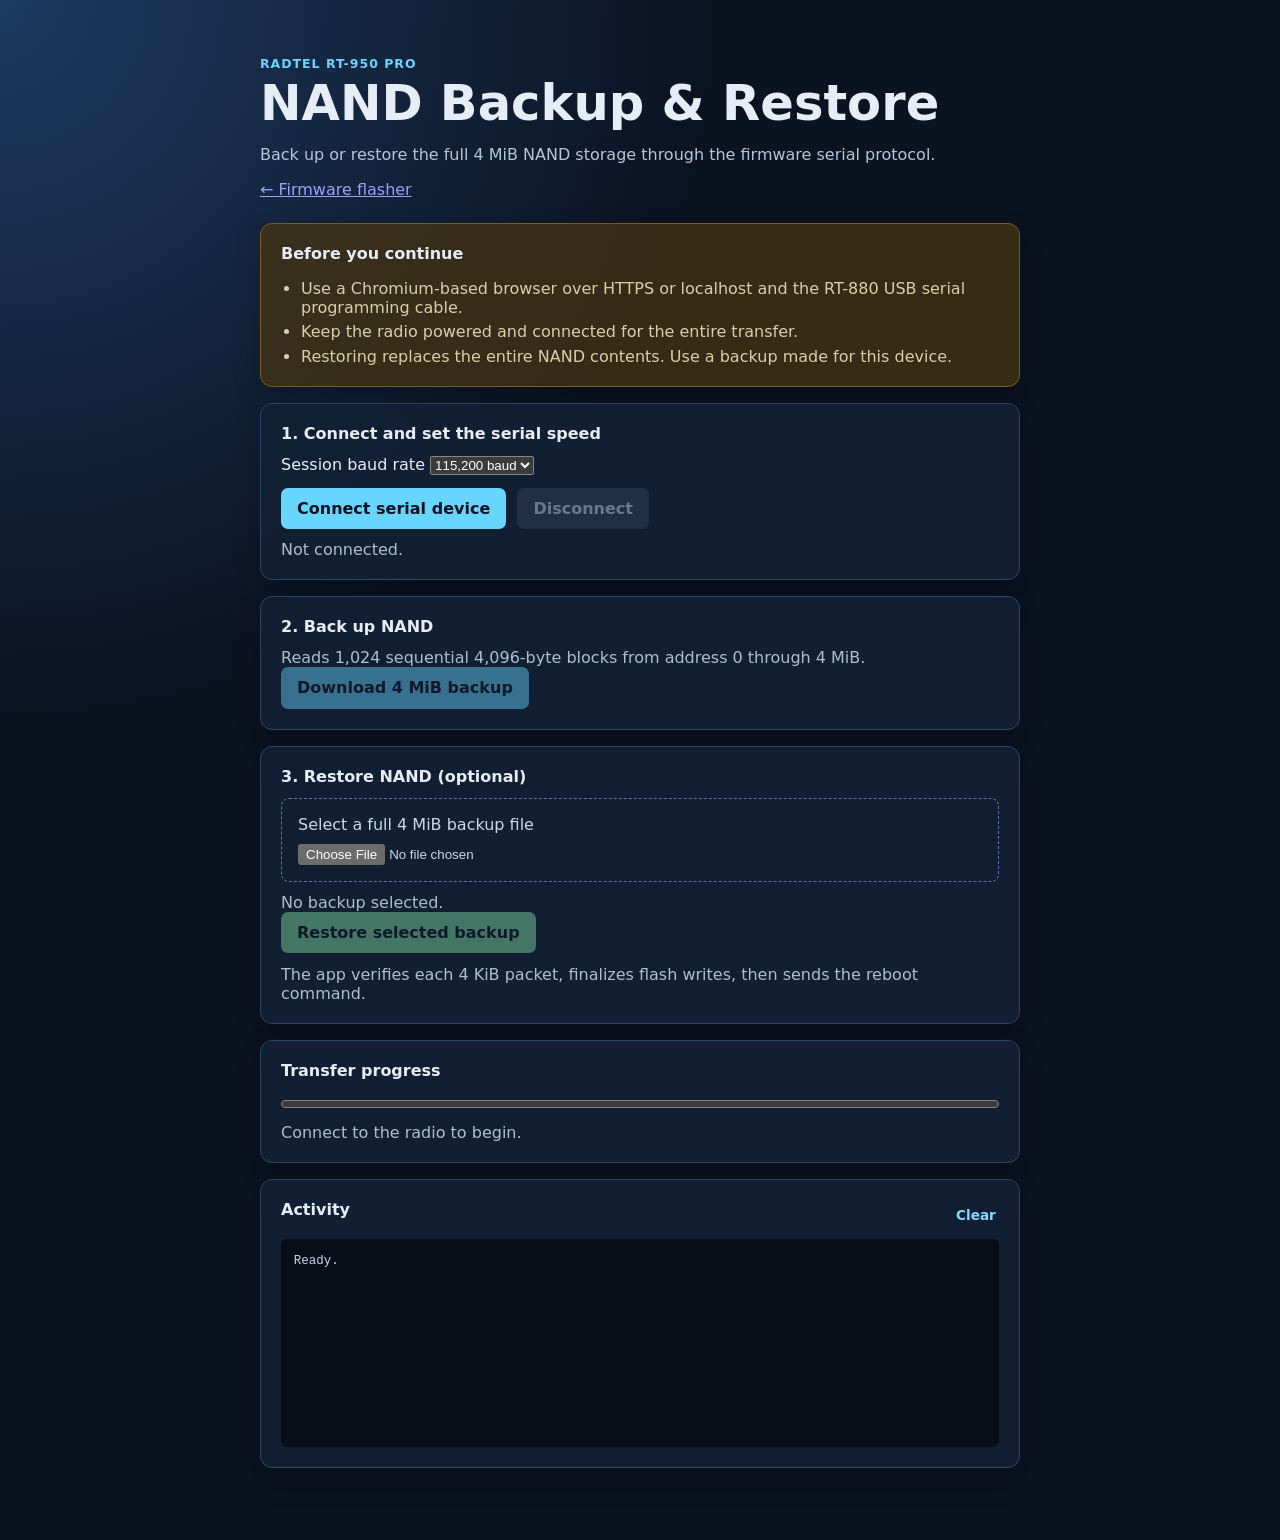
==== nand-backup.html @ c03a7192 "Add NAND backup and restore page" ====
<!doctype html>
<html lang="en">
<head>
  <meta charset="utf-8">
  <meta name="viewport" content="width=device-width, initial-scale=1">
  <meta name="description" content="Back up and restore the full 4 MiB NAND storage in an RT-950 Pro over Web Serial.">
  <title>RT-950 Pro NAND Backup &amp; Restore</title>
  <link rel="stylesheet" href="style.css">
</head>
<body>
  <main class="shell">
    <header>
      <p class="eyebrow">Radtel RT-950 Pro</p>
      <h1>NAND Backup &amp; Restore</h1>
      <p class="lead">Back up or restore the full 4 MiB NAND storage through the firmware serial protocol.</p>
      <p><a href="./">← Firmware flasher</a></p>
    </header>

    <section class="card warning" aria-labelledby="warning-title">
      <h2 id="warning-title">Before you continue</h2>
      <ul>
        <li>Use a Chromium-based browser over HTTPS or localhost and the RT-880 USB serial programming cable.</li>
        <li>Keep the radio powered and connected for the entire transfer.</li>
        <li>Restoring replaces the entire NAND contents. Use a backup made for this device.</li>
      </ul>
    </section>

    <section class="card" aria-labelledby="connection-title">
      <h2 id="connection-title">1. Connect and set the serial speed</h2>
      <label for="baud-rate">Session baud rate</label>
      <select id="baud-rate">
        <option value="38400">38,400 baud</option>
        <option value="57600">57,600 baud</option>
        <option value="115200" selected>115,200 baud</option>
        <option value="230400">230,400 baud</option>
        <option value="460800">460,800 baud</option>
        <option value="518400">518,400 baud</option>
      </select>
      <div class="actions" style="margin-top:.8rem">
        <button id="connect-button" type="button">Connect serial device</button>
        <button id="disconnect-button" type="button" class="secondary" disabled>Disconnect</button>
      </div>
      <p id="connection-status" class="muted" aria-live="polite">Not connected.</p>
    </section>

    <section class="card" aria-labelledby="backup-title">
      <h2 id="backup-title">2. Back up NAND</h2>
      <p class="muted">Reads 1,024 sequential 4,096-byte blocks from address 0 through 4 MiB.</p>
      <div class="actions"><button id="backup-button" type="button" disabled>Download 4 MiB backup</button></div>
    </section>

    <section class="card" aria-labelledby="restore-title">
      <h2 id="restore-title">3. Restore NAND (optional)</h2>
      <label class="file-picker" for="backup-file">
        <span>Select a full 4 MiB backup file</span>
        <input id="backup-file" type="file" accept=".bin,application/octet-stream">
      </label>
      <p id="file-details" class="muted" aria-live="polite">No backup selected.</p>
      <div class="actions"><button id="restore-button" type="button" class="flash" disabled>Restore selected backup</button></div>
      <p class="muted">The app verifies each 4 KiB packet, finalizes flash writes, then sends the reboot command.</p>
    </section>

    <section class="card" aria-labelledby="progress-title">
      <h2 id="progress-title">Transfer progress</h2>
      <progress id="progress" max="100" value="0">0%</progress>
      <p id="progress-label" class="muted" aria-live="polite">Connect to the radio to begin.</p>
    </section>

    <section class="card log-card" aria-labelledby="log-title">
      <div class="section-heading"><h2 id="log-title">Activity</h2><button id="clear-log-button" class="text-button" type="button">Clear</button></div>
      <pre id="activity-log" aria-live="polite">Ready.</pre>
    </section>
  </main>
  <script type="module" src="nand-backup.js"></script>
</body>
</html>
---- style.css ----
:root { color-scheme: dark; font-family: Inter, ui-sans-serif, system-ui, sans-serif; background: #0b1220; color: #e7edf7; }
* { box-sizing: border-box; }
body { margin: 0; min-width: 320px; background: radial-gradient(circle at 0 0, #1e3a5f 0, #0b1220 45rem); }
.shell { width: min(760px, calc(100% - 2rem)); margin: 0 auto; padding: 3.5rem 0; }
header { margin-bottom: 1.5rem; } .eyebrow { color: #68d5ff; font-weight: 700; letter-spacing: .08em; text-transform: uppercase; font-size: .78rem; margin: 0 0 .5rem; }
h1 { font-size: clamp(2rem, 5vw, 3.1rem); line-height: 1; margin: 0; } .lead { color: #b7c5d9; max-width: 44rem; }
.card { background: rgba(19, 32, 53, .94); border: 1px solid #2b4365; border-radius: 12px; margin: 1rem 0; padding: 1.25rem; box-shadow: 0 12px 28px #0003; }
.warning { border-color: #795c20; background: rgba(69, 51, 18, .75); } h2 { font-size: 1rem; margin: 0 0 .75rem; } ul { color: #d8cfae; padding-left: 1.25rem; margin-bottom: 0; } li + li { margin-top: .35rem; }
.file-picker { border: 1px dashed #5577a5; border-radius: 8px; display: block; padding: 1rem; cursor: pointer; color: #c9d8ec; } input[type=file] { display: block; margin-top: .65rem; max-width: 100%; }
.actions { display: flex; flex-wrap: wrap; gap: .7rem; } button { cursor: pointer; border: 0; border-radius: 7px; font: inherit; font-weight: 700; color: #07111f; background: #68d5ff; padding: .7rem 1rem; } button.secondary { color: #d8e3f2; background: #31445f; } button.flash { background: #7fe0a0; } button:disabled { opacity: .45; cursor: not-allowed; }
.muted { color: #aebdd0; margin: .7rem 0 0; } progress { display: block; width: 100%; height: 1rem; margin-top: 1rem; accent-color: #7fe0a0; }.section-heading { display: flex; justify-content: space-between; align-items: center; }.text-button { background: transparent; color: #83d8ff; padding: .2rem; font-size: .85rem; } pre { white-space: pre-wrap; overflow-wrap: anywhere; height: 13rem; overflow: auto; padding: .8rem; margin: .5rem 0 0; background: #080e18; border-radius: 6px; color: #c5d5e9; font: .78rem/1.45 ui-monospace, SFMono-Regular, Menlo, monospace; }
code { color: #94dcff; } @media (max-width: 480px) { .shell { width: min(100% - 1rem, 760px); padding: 1.5rem 0; } }
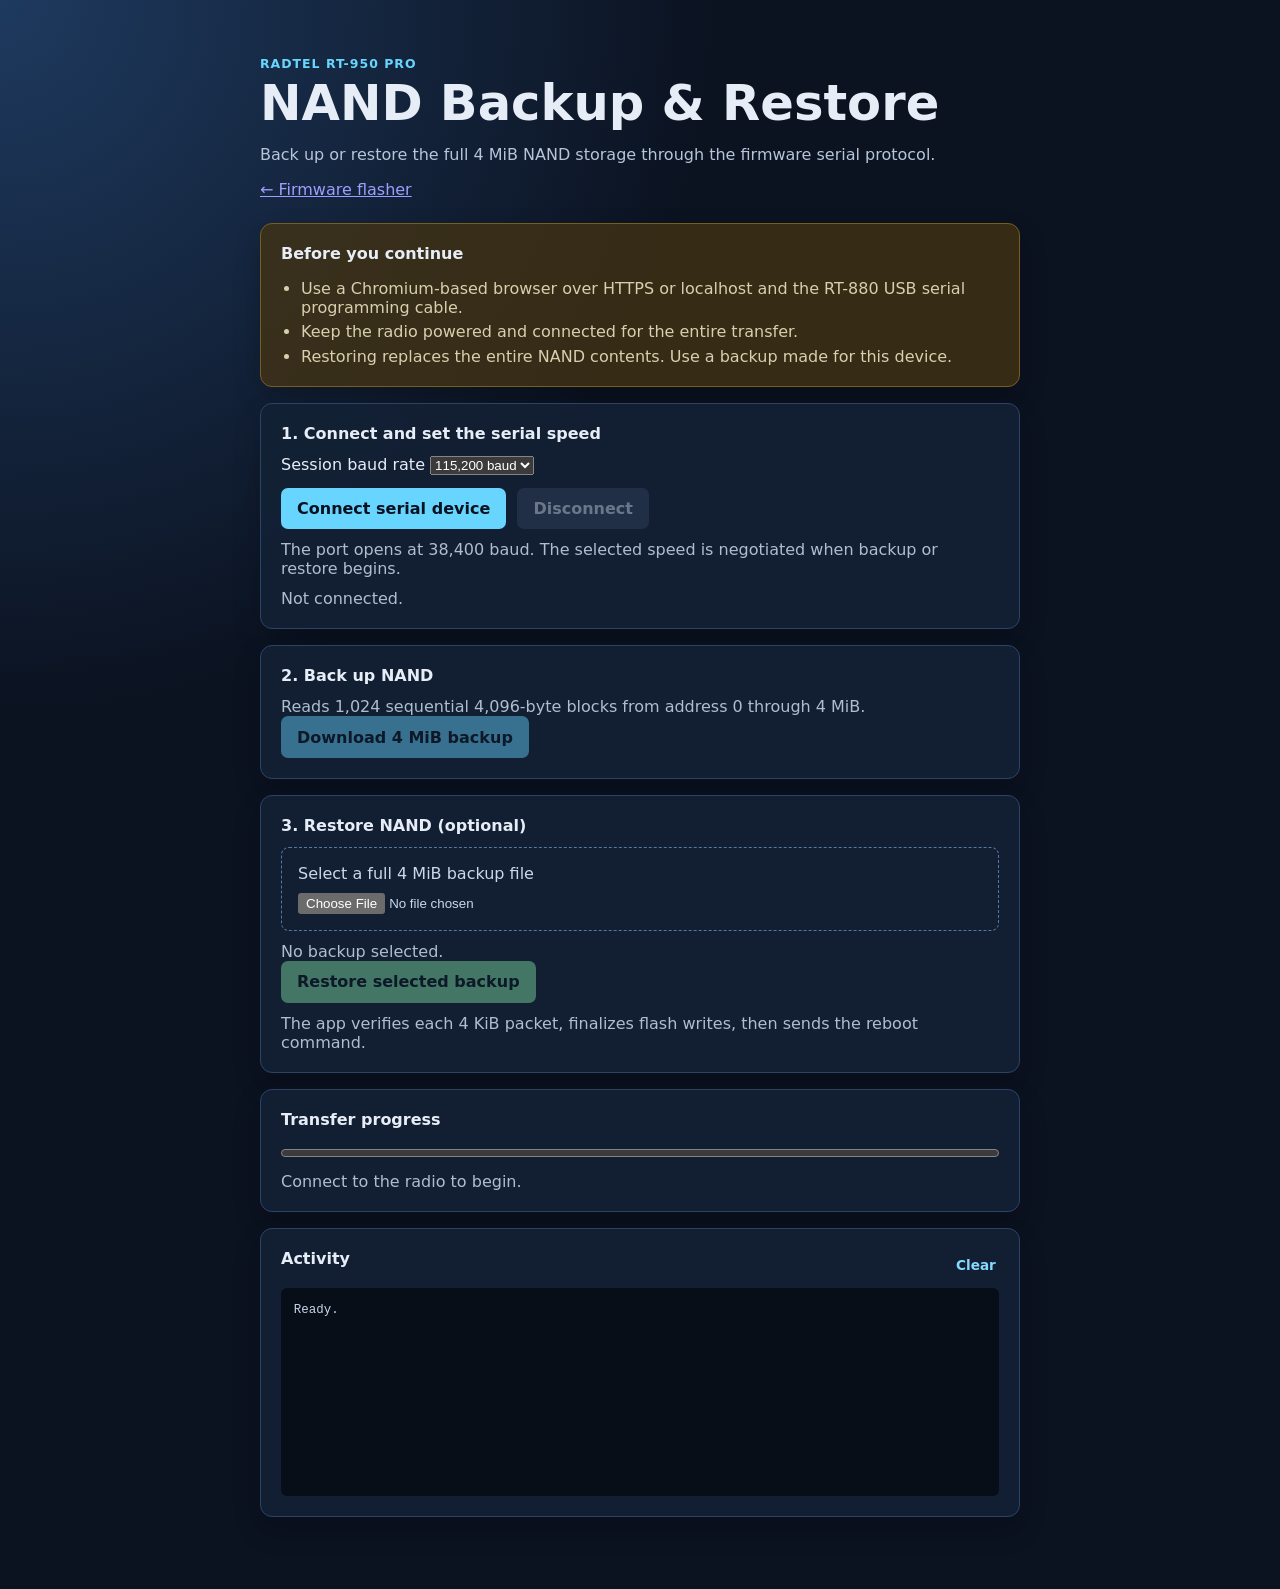
==== commit a9f59ff0: "Clarify transfer baud negotiation timing" ====
--- a/nand-backup.html
+++ b/nand-backup.html
@@ -40,6 +40,7 @@
         <button id="connect-button" type="button">Connect serial device</button>
         <button id="disconnect-button" type="button" class="secondary" disabled>Disconnect</button>
       </div>
+      <p class="muted">The port opens at 38,400 baud. The selected speed is negotiated when backup or restore begins.</p>
       <p id="connection-status" class="muted" aria-live="polite">Not connected.</p>
     </section>
 
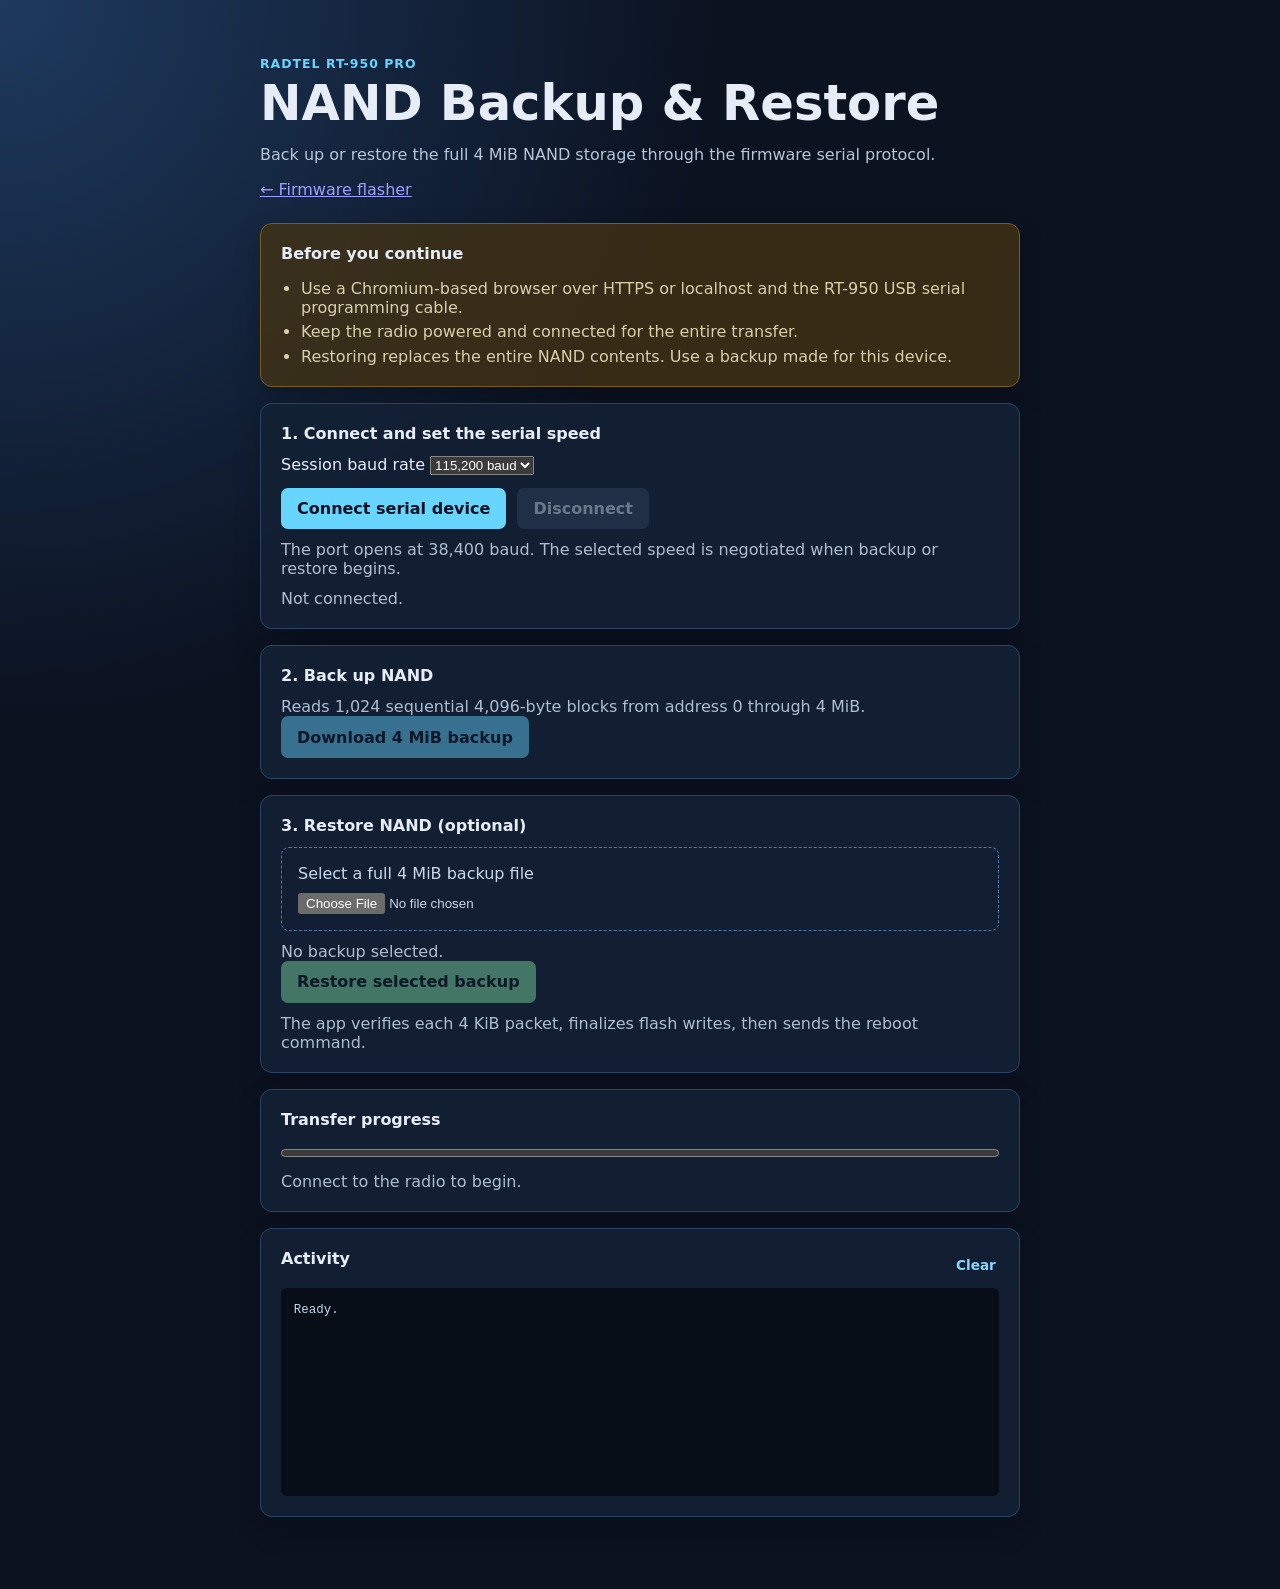
==== commit b5be5af5: "Update USB serial programming cable reference" ====
--- a/nand-backup.html
+++ b/nand-backup.html
@@ -19,7 +19,7 @@
     <section class="card warning" aria-labelledby="warning-title">
       <h2 id="warning-title">Before you continue</h2>
       <ul>
-        <li>Use a Chromium-based browser over HTTPS or localhost and the RT-880 USB serial programming cable.</li>
+        <li>Use a Chromium-based browser over HTTPS or localhost and the RT-950 USB serial programming cable.</li>
         <li>Keep the radio powered and connected for the entire transfer.</li>
         <li>Restoring replaces the entire NAND contents. Use a backup made for this device.</li>
       </ul>
